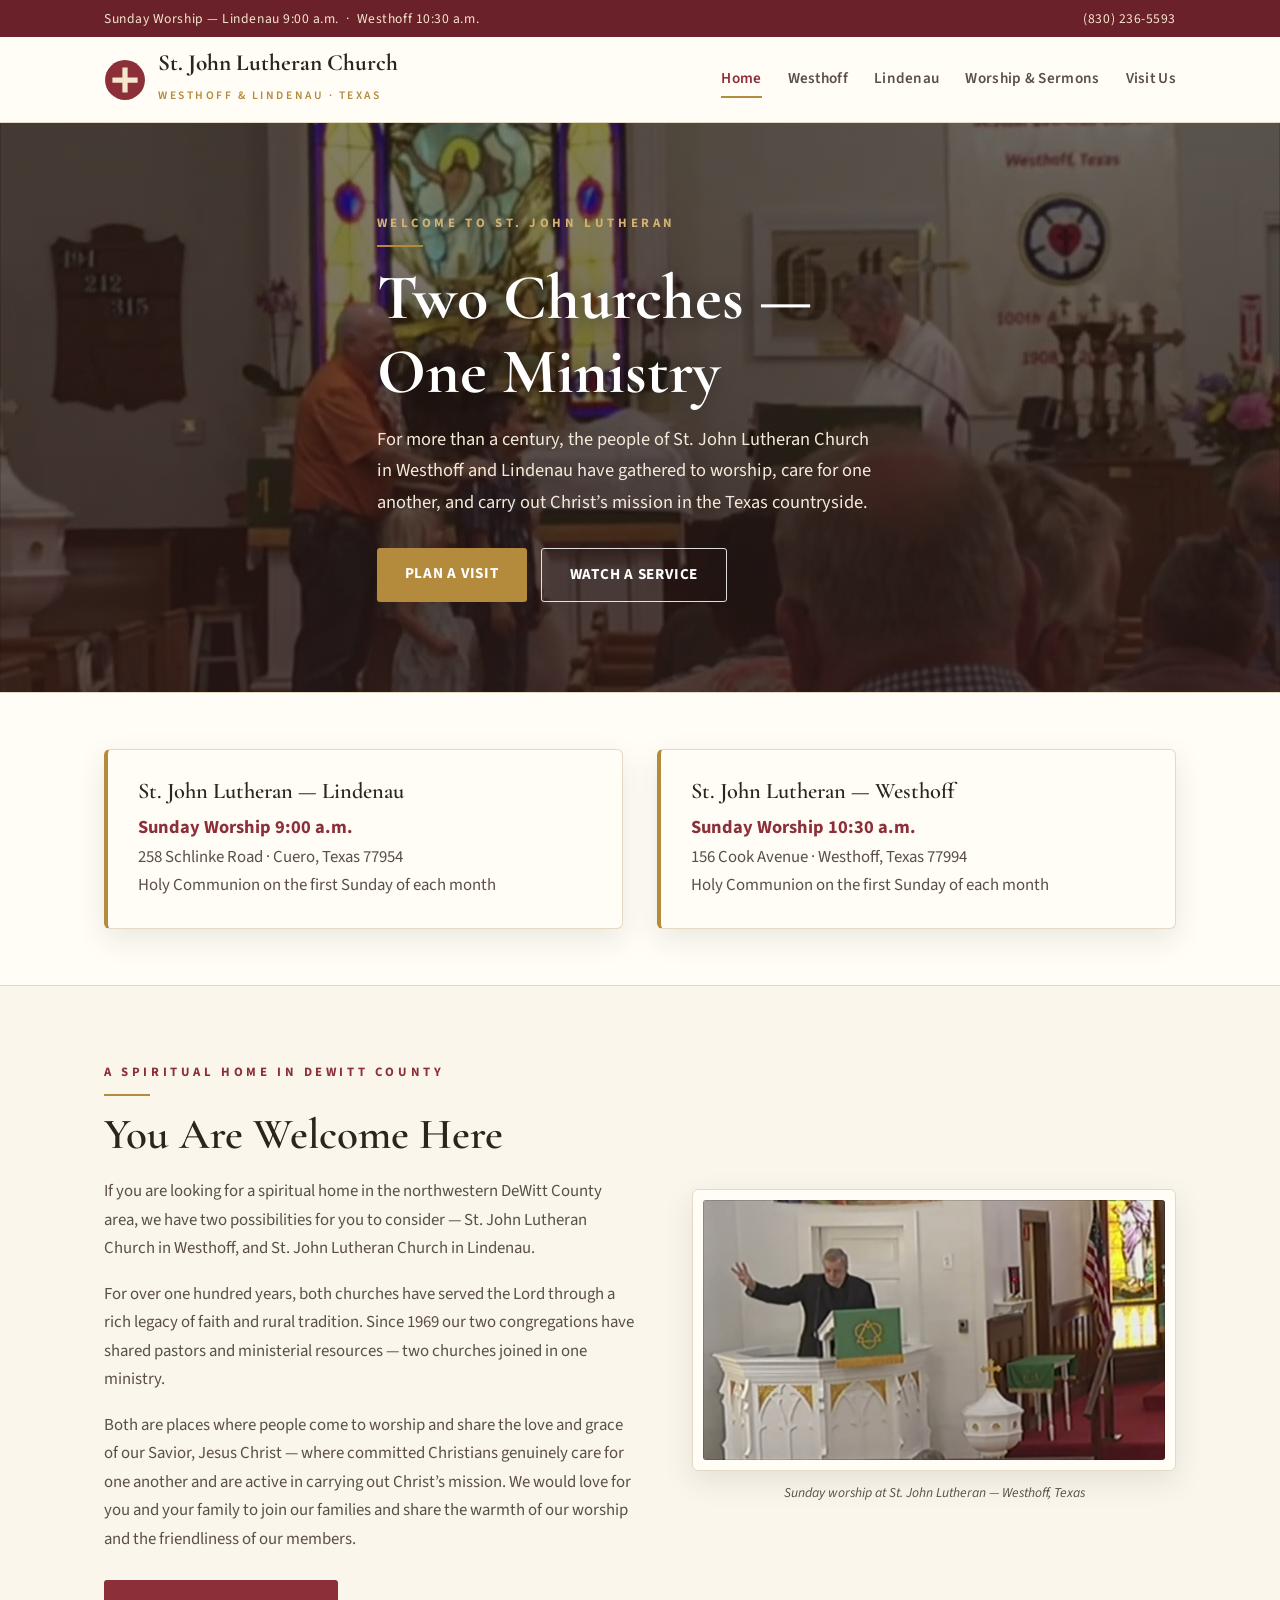
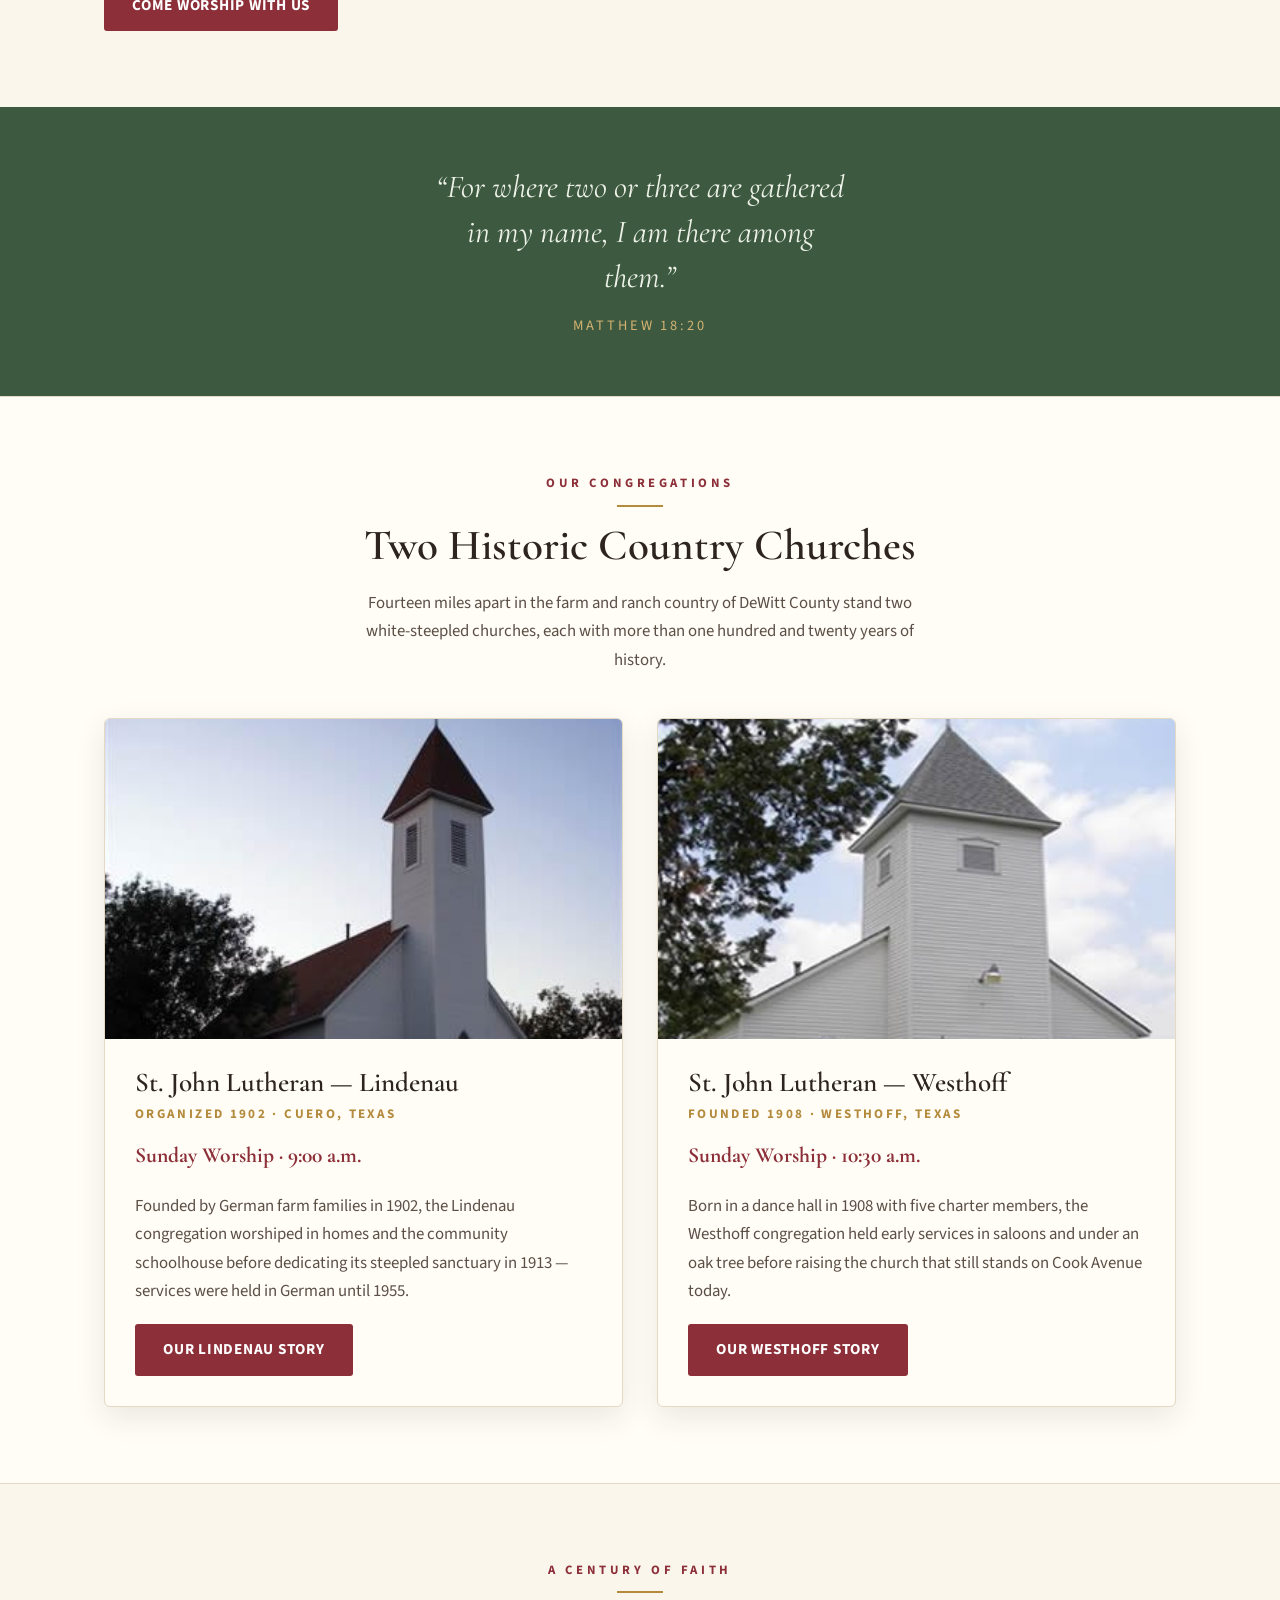
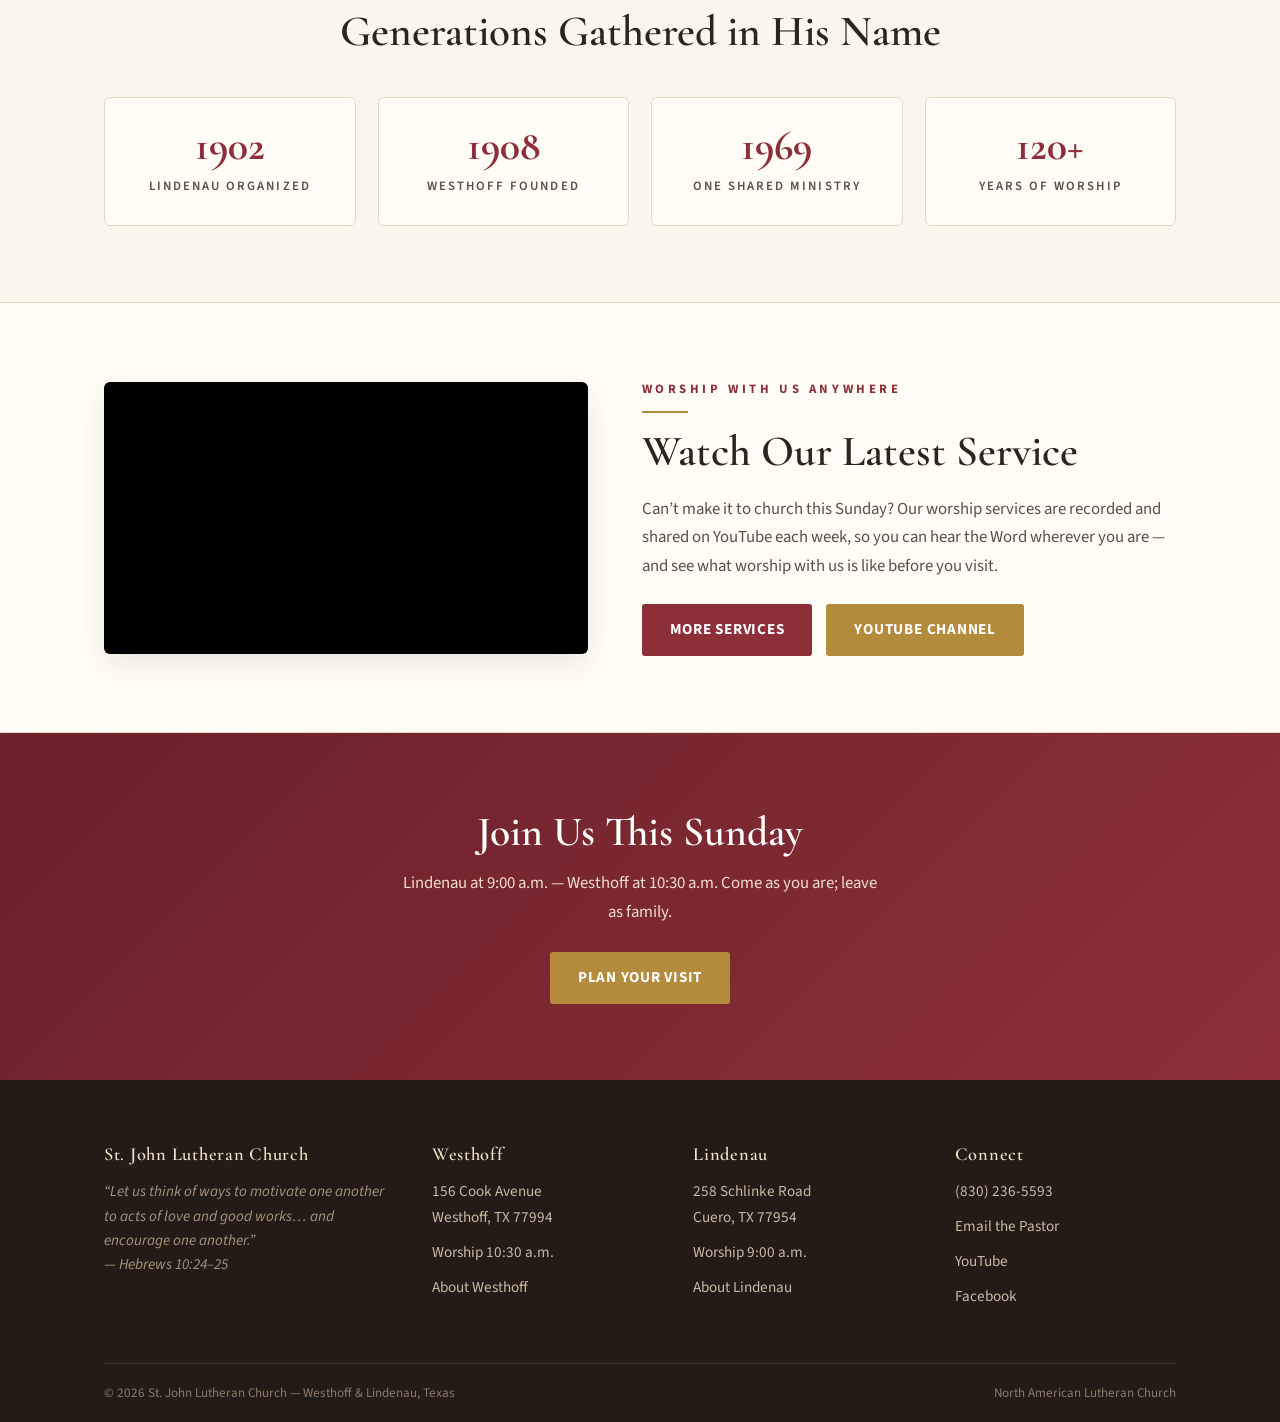
==== index.html @ 032e2acc "St. John Lutheran Church site — Westhoff & Lindenau, TX 5-page static site: home, Westhoff, Lindenau" ====
<!DOCTYPE html>
<html lang="en">
<head>
<meta charset="UTF-8">
<meta name="viewport" content="width=device-width, initial-scale=1.0">
<title>St. John Lutheran Church — Westhoff &amp; Lindenau, Texas</title>
<meta name="description" content="Two churches, one ministry. St. John Lutheran Church of Westhoff and Lindenau, Texas — serving northwestern DeWitt County with over a century of faith. Worship Sundays 9:00 a.m. at Lindenau and 10:30 a.m. at Westhoff.">
<meta property="og:title" content="St. John Lutheran Church — Westhoff &amp; Lindenau, Texas">
<meta property="og:description" content="Two churches, one ministry. Over a century of faith and rural tradition in DeWitt County, Texas.">
<meta property="og:image" content="images/altar-stained-glass.jpg">
<link rel="icon" href="data:image/svg+xml,%3Csvg xmlns='http://www.w3.org/2000/svg' viewBox='0 0 40 40'%3E%3Ccircle cx='20' cy='20' r='19' fill='%238c2f39'/%3E%3Cpath d='M17.5 8h5v9.5H32v5H22.5V32h-5V22.5H8v-5h9.5z' fill='%23f4e6cf'/%3E%3C/svg%3E">
<link rel="preconnect" href="https://fonts.googleapis.com">
<link rel="preconnect" href="https://fonts.gstatic.com" crossorigin>
<link href="https://fonts.googleapis.com/css2?family=Cormorant+Garamond:ital,wght@0,500;0,600;0,700;1,500&family=Source+Sans+3:ital,wght@0,400;0,600;0,700;1,400&display=swap" rel="stylesheet">
<link rel="stylesheet" href="styles.css">
</head>
<body>

<div class="topbar">
  <div class="container">
    <span class="times">Sunday Worship — Lindenau 9:00 a.m. &nbsp;·&nbsp; Westhoff 10:30 a.m.</span>
    <span><a href="tel:8302365593">(830) 236-5593</a></span>
  </div>
</div>

<header class="site">
  <div class="container">
    <a class="brand" href="index.html">
      <svg width="42" height="42" viewBox="0 0 40 40" aria-hidden="true"><circle cx="20" cy="20" r="19" fill="#8c2f39"/><path d="M17.5 8h5v9.5H32v5H22.5V32h-5V22.5H8v-5h9.5z" fill="#f4e6cf"/></svg>
      <span>
        <span class="name">St. John Lutheran Church</span><br>
        <span class="sub">Westhoff &amp; Lindenau · Texas</span>
      </span>
    </a>
    <button class="nav-toggle" aria-label="Menu" onclick="document.querySelector('nav.main').classList.toggle('open')">
      <span></span><span></span><span></span>
    </button>
    <nav class="main">
      <a href="index.html" class="active">Home</a>
      <a href="westhoff.html">Westhoff</a>
      <a href="lindenau.html">Lindenau</a>
      <a href="worship.html">Worship &amp; Sermons</a>
      <a href="contact.html">Visit Us</a>
    </nav>
  </div>
</header>

<div class="hero" style="background-image:url('images/altar-stained-glass.jpg')">
  <div class="container">
    <span class="kicker" style="color:#d3b271">Welcome to St. John Lutheran</span>
    <h1>Two Churches — One Ministry</h1>
    <p class="lead">For more than a century, the people of St. John Lutheran Church in Westhoff and Lindenau have gathered to worship, care for one another, and carry out Christ&rsquo;s mission in the Texas countryside.</p>
    <div class="actions">
      <a class="btn btn-gold" href="contact.html">Plan a Visit</a>
      <a class="btn btn-outline" href="worship.html">Watch a Service</a>
    </div>
  </div>
</div>

<section class="tight alt">
  <div class="container grid-2">
    <div class="info-card">
      <h3>St. John Lutheran — Lindenau</h3>
      <p><strong style="color:var(--red); font-size:1.15rem;">Sunday Worship 9:00 a.m.</strong><br>
      258 Schlinke Road · Cuero, Texas 77954<br>
      Holy Communion on the first Sunday of each month</p>
    </div>
    <div class="info-card">
      <h3>St. John Lutheran — Westhoff</h3>
      <p><strong style="color:var(--red); font-size:1.15rem;">Sunday Worship 10:30 a.m.</strong><br>
      156 Cook Avenue · Westhoff, Texas 77994<br>
      Holy Communion on the first Sunday of each month</p>
    </div>
  </div>
</section>

<section>
  <div class="container split">
    <div>
      <span class="kicker">A Spiritual Home in DeWitt County</span>
      <h2 class="title">You Are Welcome Here</h2>
      <div class="prose">
        <p>If you are looking for a spiritual home in the northwestern DeWitt County area, we have two possibilities for you to consider — St. John Lutheran Church in Westhoff, and St. John Lutheran Church in Lindenau.</p>
        <p>For over one hundred years, both churches have served the Lord through a rich legacy of faith and rural tradition. Since 1969 our two congregations have shared pastors and ministerial resources — two churches joined in one ministry.</p>
        <p>Both are places where people come to worship and share the love and grace of our Savior, Jesus Christ — where committed Christians genuinely care for one another and are active in carrying out Christ&rsquo;s mission. We would love for you and your family to join our families and share the warmth of our worship and the friendliness of our members.</p>
      </div>
      <div class="actions" style="margin-top:26px">
        <a class="btn btn-red" href="contact.html">Come Worship With Us</a>
      </div>
    </div>
    <div>
      <div class="frame">
        <img src="images/sanctuary-pulpit-green.jpg" alt="Pastor Jan Putnam preaching from the historic pulpit at St. John Lutheran Church" loading="lazy">
      </div>
      <p class="caption">Sunday worship at St. John Lutheran — Westhoff, Texas</p>
    </div>
  </div>
</section>

<div class="verse-band">
  <div class="container">
    <blockquote>&ldquo;For where two or three are gathered in my name, I am there among them.&rdquo;</blockquote>
    <cite>Matthew 18:20</cite>
  </div>
</div>

<section class="alt">
  <div class="container">
    <div class="center" style="margin-bottom:44px">
      <span class="kicker">Our Congregations</span>
      <h2 class="title">Two Historic Country Churches</h2>
      <p class="prose">Fourteen miles apart in the farm and ranch country of DeWitt County stand two white-steepled churches, each with more than one hundred and twenty years of history.</p>
    </div>
    <div class="grid-2">
      <div class="church-card">
        <div class="img-wrap"><img src="images/lindenau-church.jpg" alt="St. John Lutheran Church, Lindenau, Texas at sunset" loading="lazy"></div>
        <div class="body">
          <h3>St. John Lutheran — Lindenau</h3>
          <div class="where">Organized 1902 · Cuero, Texas</div>
          <div class="time">Sunday Worship · 9:00 a.m.</div>
          <p>Founded by German farm families in 1902, the Lindenau congregation worshiped in homes and the community schoolhouse before dedicating its steepled sanctuary in 1913 — services were held in German until 1955.</p>
          <a class="btn btn-red" href="lindenau.html">Our Lindenau Story</a>
        </div>
      </div>
      <div class="church-card">
        <div class="img-wrap"><img src="images/westhoff-church.jpg" alt="St. John Lutheran Church, Westhoff, Texas" loading="lazy"></div>
        <div class="body">
          <h3>St. John Lutheran — Westhoff</h3>
          <div class="where">Founded 1908 · Westhoff, Texas</div>
          <div class="time">Sunday Worship · 10:30 a.m.</div>
          <p>Born in a dance hall in 1908 with five charter members, the Westhoff congregation held early services in saloons and under an oak tree before raising the church that still stands on Cook Avenue today.</p>
          <a class="btn btn-red" href="westhoff.html">Our Westhoff Story</a>
        </div>
      </div>
    </div>
  </div>
</section>

<section>
  <div class="container">
    <div class="center" style="margin-bottom:40px">
      <span class="kicker">A Century of Faith</span>
      <h2 class="title">Generations Gathered in His Name</h2>
    </div>
    <div class="stats">
      <div class="stat"><div class="num">1902</div><div class="lbl">Lindenau Organized</div></div>
      <div class="stat"><div class="num">1908</div><div class="lbl">Westhoff Founded</div></div>
      <div class="stat"><div class="num">1969</div><div class="lbl">One Shared Ministry</div></div>
      <div class="stat"><div class="num">120+</div><div class="lbl">Years of Worship</div></div>
    </div>
  </div>
</section>

<section class="alt">
  <div class="container split rev">
    <div>
      <div class="video">
        <iframe src="https://www.youtube-nocookie.com/embed/Yas7yvi9U6o" title="Sixth Sunday after Pentecost — St. John Lutheran" loading="lazy" allowfullscreen></iframe>
      </div>
    </div>
    <div>
      <span class="kicker">Worship With Us Anywhere</span>
      <h2 class="title">Watch Our Latest Service</h2>
      <div class="prose">
        <p>Can&rsquo;t make it to church this Sunday? Our worship services are recorded and shared on YouTube each week, so you can hear the Word wherever you are — and see what worship with us is like before you visit.</p>
      </div>
      <div class="actions" style="margin-top:24px; display:flex; gap:14px; flex-wrap:wrap;">
        <a class="btn btn-red" href="worship.html">More Services</a>
        <a class="btn btn-gold" href="https://www.youtube.com/@stjohnlutheranwl4868" target="_blank" rel="noopener">YouTube Channel</a>
      </div>
    </div>
  </div>
</section>

<section class="cta-band">
  <div class="container">
    <h2>Join Us This Sunday</h2>
    <p>Lindenau at 9:00 a.m. — Westhoff at 10:30 a.m. Come as you are; leave as family.</p>
    <a class="btn btn-gold" href="contact.html">Plan Your Visit</a>
  </div>
</section>

<footer class="site">
  <div class="container">
    <div class="cols">
      <div>
        <h4>St. John Lutheran Church</h4>
        <p class="verse">&ldquo;Let us think of ways to motivate one another to acts of love and good works&hellip; and encourage one another.&rdquo;<br>— Hebrews 10:24–25</p>
      </div>
      <div>
        <h4>Westhoff</h4>
        <ul>
          <li>156 Cook Avenue<br>Westhoff, TX 77994</li>
          <li>Worship 10:30 a.m.</li>
          <li><a href="westhoff.html">About Westhoff</a></li>
        </ul>
      </div>
      <div>
        <h4>Lindenau</h4>
        <ul>
          <li>258 Schlinke Road<br>Cuero, TX 77954</li>
          <li>Worship 9:00 a.m.</li>
          <li><a href="lindenau.html">About Lindenau</a></li>
        </ul>
      </div>
      <div>
        <h4>Connect</h4>
        <ul>
          <li><a href="tel:8302365593">(830) 236-5593</a></li>
          <li><a href="mailto:jrptulsa@gmail.com">Email the Pastor</a></li>
          <li><a href="https://www.youtube.com/@stjohnlutheranwl4868" target="_blank" rel="noopener">YouTube</a></li>
          <li><a href="https://www.facebook.com/people/St-John-Lutheran-of-Westhoff/100069569332849/" target="_blank" rel="noopener">Facebook</a></li>
        </ul>
      </div>
    </div>
    <div class="foot-bottom">
      <span>&copy; 2026 St. John Lutheran Church — Westhoff &amp; Lindenau, Texas</span>
      <span>North American Lutheran Church</span>
    </div>
  </div>
</footer>

</body>
</html>
---- styles.css ----
/* St. John Lutheran Church — Westhoff & Lindenau, Texas */

:root {
  --ink: #2d241f;
  --ink-soft: #5b4f46;
  --cream: #faf6ec;
  --paper: #fffdf6;
  --parchment: #f3ecdb;
  --line: #e4d9c3;
  --red: #8c2f39;
  --red-deep: #6b2129;
  --gold: #b48a3c;
  --gold-soft: #d3b271;
  --green: #3d5a41;
  --shadow: 0 10px 30px rgba(45, 36, 31, 0.10);
}

* { margin: 0; padding: 0; box-sizing: border-box; }

html { scroll-behavior: smooth; }

body {
  font-family: "Source Sans 3", "Segoe UI", sans-serif;
  font-size: 1.05rem;
  line-height: 1.7;
  color: var(--ink);
  background: var(--cream);
}

img { max-width: 100%; display: block; }

h1, h2, h3, h4 { font-family: "Cormorant Garamond", Georgia, serif; font-weight: 600; line-height: 1.15; }

a { color: var(--red); }

.container { max-width: 1120px; margin: 0 auto; padding: 0 24px; }

/* ---------- Top bar ---------- */
.topbar {
  background: var(--red-deep);
  color: #f4e6cf;
  font-size: 0.85rem;
  letter-spacing: 0.04em;
}
.topbar .container {
  display: flex; justify-content: space-between; align-items: center;
  padding-top: 7px; padding-bottom: 7px; gap: 16px;
}
.topbar a { color: #f4e6cf; text-decoration: none; }
.topbar a:hover { color: #fff; }
.topbar .times { white-space: nowrap; overflow: hidden; text-overflow: ellipsis; }

/* ---------- Header / nav ---------- */
header.site {
  background: var(--paper);
  border-bottom: 1px solid var(--line);
  position: sticky; top: 0; z-index: 50;
}
header.site .container {
  display: flex; align-items: center; justify-content: space-between;
  padding-top: 14px; padding-bottom: 14px;
}
.brand { display: flex; align-items: center; gap: 12px; text-decoration: none; color: var(--ink); }
.brand svg { flex: 0 0 auto; }
.brand .name {
  font-family: "Cormorant Garamond", Georgia, serif;
  font-size: 1.45rem; font-weight: 700; line-height: 1.05;
}
.brand .sub {
  font-size: 0.72rem; letter-spacing: 0.22em; text-transform: uppercase;
  color: var(--gold); font-weight: 600;
}
nav.main { display: flex; align-items: center; gap: 26px; }
nav.main a {
  text-decoration: none; color: var(--ink-soft); font-weight: 600;
  font-size: 0.95rem; letter-spacing: 0.02em;
  padding: 4px 0; border-bottom: 2px solid transparent;
}
nav.main a:hover { color: var(--red); }
nav.main a.active { color: var(--red); border-bottom-color: var(--gold); }
.nav-toggle { display: none; background: none; border: none; cursor: pointer; padding: 6px; }
.nav-toggle span { display: block; width: 24px; height: 2px; background: var(--ink); margin: 5px 0; transition: 0.2s; }

/* ---------- Hero ---------- */
.hero {
  position: relative; color: #fff;
  min-height: 520px;
  display: flex; align-items: center;
  background-size: cover; background-position: center;
}
.hero::before {
  content: ""; position: absolute; inset: 0;
  background: linear-gradient(180deg, rgba(30,20,16,0.55) 0%, rgba(43,26,22,0.72) 100%);
}
.hero .container { position: relative; padding-top: 90px; padding-bottom: 90px; }
.hero .kicker { color: var(--gold-soft); }
.hero h1 {
  font-size: clamp(2.4rem, 5.5vw, 4rem);
  font-weight: 700; margin: 10px 0 16px; max-width: 17ch;
  text-shadow: 0 2px 18px rgba(0,0,0,0.4);
}
.hero p.lead { max-width: 56ch; font-size: 1.15rem; color: #f3ead9; }
.hero .actions { margin-top: 30px; display: flex; gap: 14px; flex-wrap: wrap; }

.hero.small { min-height: 320px; }
.hero.small .container { padding-top: 60px; padding-bottom: 60px; }

/* ---------- Buttons ---------- */
.btn {
  display: inline-block; text-decoration: none; font-weight: 700;
  padding: 13px 28px; border-radius: 3px; font-size: 0.95rem;
  letter-spacing: 0.05em; text-transform: uppercase;
  transition: background 0.2s, color 0.2s;
}
.btn-gold { background: var(--gold); color: #fff; }
.btn-gold:hover { background: #9d7630; }
.btn-outline { border: 1.5px solid rgba(255,255,255,0.85); color: #fff; }
.btn-outline:hover { background: rgba(255,255,255,0.14); }
.btn-red { background: var(--red); color: #fff; }
.btn-red:hover { background: var(--red-deep); }

/* ---------- Section scaffolding ---------- */
section { padding: 76px 0; }
section.tight { padding: 56px 0; }
.kicker {
  display: block; font-size: 0.8rem; font-weight: 700;
  letter-spacing: 0.28em; text-transform: uppercase; color: var(--red);
}
.kicker::after {
  content: ""; display: block; width: 46px; height: 2px;
  background: var(--gold); margin-top: 10px; margin-bottom: 14px;
}
.center .kicker::after { margin-left: auto; margin-right: auto; }
.center { text-align: center; }
.center .kicker { margin-left: auto; margin-right: auto; }
h2.title { font-size: clamp(1.9rem, 3.6vw, 2.7rem); margin-bottom: 18px; }
.prose p + p { margin-top: 1em; }
.prose { color: var(--ink-soft); max-width: 70ch; }
.center .prose { margin-left: auto; margin-right: auto; }

.alt { background: var(--paper); border-top: 1px solid var(--line); border-bottom: 1px solid var(--line); }
.parch { background: var(--parchment); }

/* ---------- Verse band ---------- */
.verse-band { background: var(--green); color: #eef2e8; text-align: center; padding: 58px 0; }
.verse-band blockquote {
  font-family: "Cormorant Garamond", Georgia, serif;
  font-size: clamp(1.4rem, 3vw, 2rem); font-style: italic; max-width: 30ch;
  margin: 0 auto; line-height: 1.4;
}
.verse-band cite { display: block; margin-top: 14px; font-style: normal; font-size: 0.9rem; letter-spacing: 0.2em; text-transform: uppercase; color: var(--gold-soft); }

/* ---------- Cards / grids ---------- */
.grid-2 { display: grid; grid-template-columns: 1fr 1fr; gap: 34px; }
.grid-3 { display: grid; grid-template-columns: repeat(3, 1fr); gap: 26px; }

.church-card {
  background: var(--paper); border: 1px solid var(--line); border-radius: 6px;
  overflow: hidden; box-shadow: var(--shadow);
  display: flex; flex-direction: column;
}
.church-card .img-wrap { height: 320px; overflow: hidden; background: var(--parchment); }
.church-card img { width: 100%; height: 100%; object-fit: cover; object-position: center 20%; transition: transform 0.4s; }
.church-card:hover img { transform: scale(1.04); }
.church-card .body { padding: 28px 30px 30px; flex: 1; display: flex; flex-direction: column; }
.church-card h3 { font-size: 1.7rem; margin-bottom: 4px; }
.church-card .where { color: var(--gold); font-weight: 700; font-size: 0.82rem; letter-spacing: 0.18em; text-transform: uppercase; margin-bottom: 12px; }
.church-card p { color: var(--ink-soft); margin-bottom: 18px; }
.church-card .time {
  font-family: "Cormorant Garamond", Georgia, serif; font-size: 1.35rem; font-weight: 700;
  color: var(--red); margin-bottom: 18px;
}
.church-card .btn { margin-top: auto; align-self: flex-start; }

/* schedule tables */
.sched { width: 100%; border-collapse: collapse; }
.sched td { padding: 12px 6px; border-bottom: 1px solid var(--line); color: var(--ink-soft); }
.sched td:first-child { font-weight: 700; color: var(--ink); width: 55%; }
.sched tr:last-child td { border-bottom: none; }

/* stat tiles */
.stats { display: grid; grid-template-columns: repeat(4, 1fr); gap: 22px; text-align: center; }
.stat { background: var(--paper); border: 1px solid var(--line); border-radius: 6px; padding: 28px 14px; }
.stat .num { font-family: "Cormorant Garamond", Georgia, serif; font-size: 2.6rem; font-weight: 700; color: var(--red); line-height: 1; }
.stat .lbl { margin-top: 8px; font-size: 0.8rem; letter-spacing: 0.16em; text-transform: uppercase; color: var(--ink-soft); font-weight: 600; }

/* ---------- Timeline ---------- */
.timeline { position: relative; margin-top: 26px; }
.timeline::before { content: ""; position: absolute; left: 7px; top: 4px; bottom: 4px; width: 2px; background: var(--gold-soft); }
.tl-item { position: relative; padding: 0 0 30px 40px; }
.tl-item:last-child { padding-bottom: 0; }
.tl-item::before {
  content: ""; position: absolute; left: 0; top: 7px; width: 12px; height: 12px;
  border-radius: 50%; background: var(--red); border: 2px solid var(--paper); box-shadow: 0 0 0 2px var(--gold-soft);
}
.tl-item .year { font-family: "Cormorant Garamond", Georgia, serif; font-size: 1.35rem; font-weight: 700; color: var(--red); }
.tl-item p { color: var(--ink-soft); }

/* ---------- Split layouts ---------- */
.split { display: grid; grid-template-columns: 1.05fr 0.95fr; gap: 54px; align-items: center; }
.split.rev { grid-template-columns: 0.95fr 1.05fr; }
.split .photo { border-radius: 6px; overflow: hidden; box-shadow: var(--shadow); }
.split .photo img { width: 100%; height: 100%; object-fit: cover; }
.frame { border: 1px solid var(--line); background: var(--paper); padding: 10px; border-radius: 6px; box-shadow: var(--shadow); }
.frame img { border-radius: 3px; }
.caption { font-size: 0.85rem; color: var(--ink-soft); text-align: center; margin-top: 10px; font-style: italic; }

/* ---------- Video embeds ---------- */
.video { position: relative; padding-top: 56.25%; border-radius: 6px; overflow: hidden; box-shadow: var(--shadow); background: #000; }
.video iframe { position: absolute; inset: 0; width: 100%; height: 100%; border: 0; }
.video-meta { margin-top: 12px; }
.video-meta h3 { font-size: 1.25rem; }
.video-meta span { font-size: 0.85rem; color: var(--ink-soft); letter-spacing: 0.06em; text-transform: uppercase; }

/* ---------- Gallery ---------- */
.gallery { display: grid; grid-template-columns: repeat(3, 1fr); gap: 18px; }
.gallery figure { border-radius: 6px; overflow: hidden; box-shadow: var(--shadow); margin: 0; position: relative; }
.gallery img { width: 100%; height: 240px; object-fit: cover; transition: transform 0.4s; }
.gallery figure:hover img { transform: scale(1.05); }

/* ---------- Info / contact ---------- */
.info-card {
  background: var(--paper); border: 1px solid var(--line); border-left: 4px solid var(--gold);
  border-radius: 6px; padding: 28px 30px; box-shadow: var(--shadow);
}
.info-card h3 { font-size: 1.4rem; margin-bottom: 8px; }
.info-card p { color: var(--ink-soft); }
.info-card a { font-weight: 600; }

.map-embed { border: 1px solid var(--line); border-radius: 6px; overflow: hidden; box-shadow: var(--shadow); }
.map-embed iframe { display: block; width: 100%; height: 300px; border: 0; }

/* form */
form.contact { display: grid; gap: 16px; }
form.contact .row { display: grid; grid-template-columns: 1fr 1fr; gap: 16px; }
form.contact input, form.contact textarea, form.contact select {
  width: 100%; padding: 13px 15px; border: 1px solid var(--line); border-radius: 4px;
  background: #fff; font: inherit; color: var(--ink);
}
form.contact input:focus, form.contact textarea:focus, form.contact select:focus {
  outline: 2px solid var(--gold-soft); border-color: var(--gold);
}
.form-note { font-size: 0.85rem; color: var(--ink-soft); font-style: italic; }
.form-thanks { display: none; background: #eef3e9; border: 1px solid var(--green); color: var(--green); padding: 18px 20px; border-radius: 6px; font-weight: 600; }

/* ---------- CTA band ---------- */
.cta-band { background: linear-gradient(135deg, var(--red-deep), var(--red)); color: #fff; text-align: center; }
.cta-band h2 { font-size: clamp(1.8rem, 3.4vw, 2.6rem); margin-bottom: 12px; }
.cta-band p { color: #f0dfc9; max-width: 60ch; margin: 0 auto 26px; }

/* ---------- Footer ---------- */
footer.site { background: #241a16; color: #cbb9a4; padding: 64px 0 0; font-size: 0.95rem; }
footer.site .cols { display: grid; grid-template-columns: 1.3fr 1fr 1fr 1fr; gap: 40px; padding-bottom: 44px; }
footer.site h4 { color: #f0e2c8; font-size: 1.15rem; margin-bottom: 14px; letter-spacing: 0.04em; }
footer.site a { color: #cbb9a4; text-decoration: none; }
footer.site a:hover { color: #fff; }
footer.site ul { list-style: none; }
footer.site li { margin-bottom: 9px; }
footer.site .verse { font-style: italic; line-height: 1.6; color: #a8937c; }
.foot-bottom { border-top: 1px solid rgba(255,255,255,0.12); padding: 18px 0; font-size: 0.82rem; color: #8d7a66; display: flex; justify-content: space-between; gap: 12px; flex-wrap: wrap; }

/* ---------- Responsive ---------- */
@media (max-width: 920px) {
  .grid-2, .split, .split.rev { grid-template-columns: 1fr; }
  .split { gap: 30px; }
  .stats { grid-template-columns: repeat(2, 1fr); }
  .gallery, .grid-3 { grid-template-columns: 1fr 1fr; }
  footer.site .cols { grid-template-columns: 1fr 1fr; }
}
@media (max-width: 720px) {
  .nav-toggle { display: block; }
  nav.main {
    display: none; position: absolute; top: 100%; left: 0; right: 0;
    background: var(--paper); flex-direction: column; gap: 0;
    border-bottom: 1px solid var(--line); box-shadow: var(--shadow);
  }
  nav.main.open { display: flex; }
  nav.main a { padding: 15px 24px; width: 100%; border-bottom: 1px solid var(--line); }
  .topbar .times { display: none; }
  .gallery, .grid-3 { grid-template-columns: 1fr; }
  form.contact .row { grid-template-columns: 1fr; }
  footer.site .cols { grid-template-columns: 1fr; }
  .hero { min-height: 440px; }
}
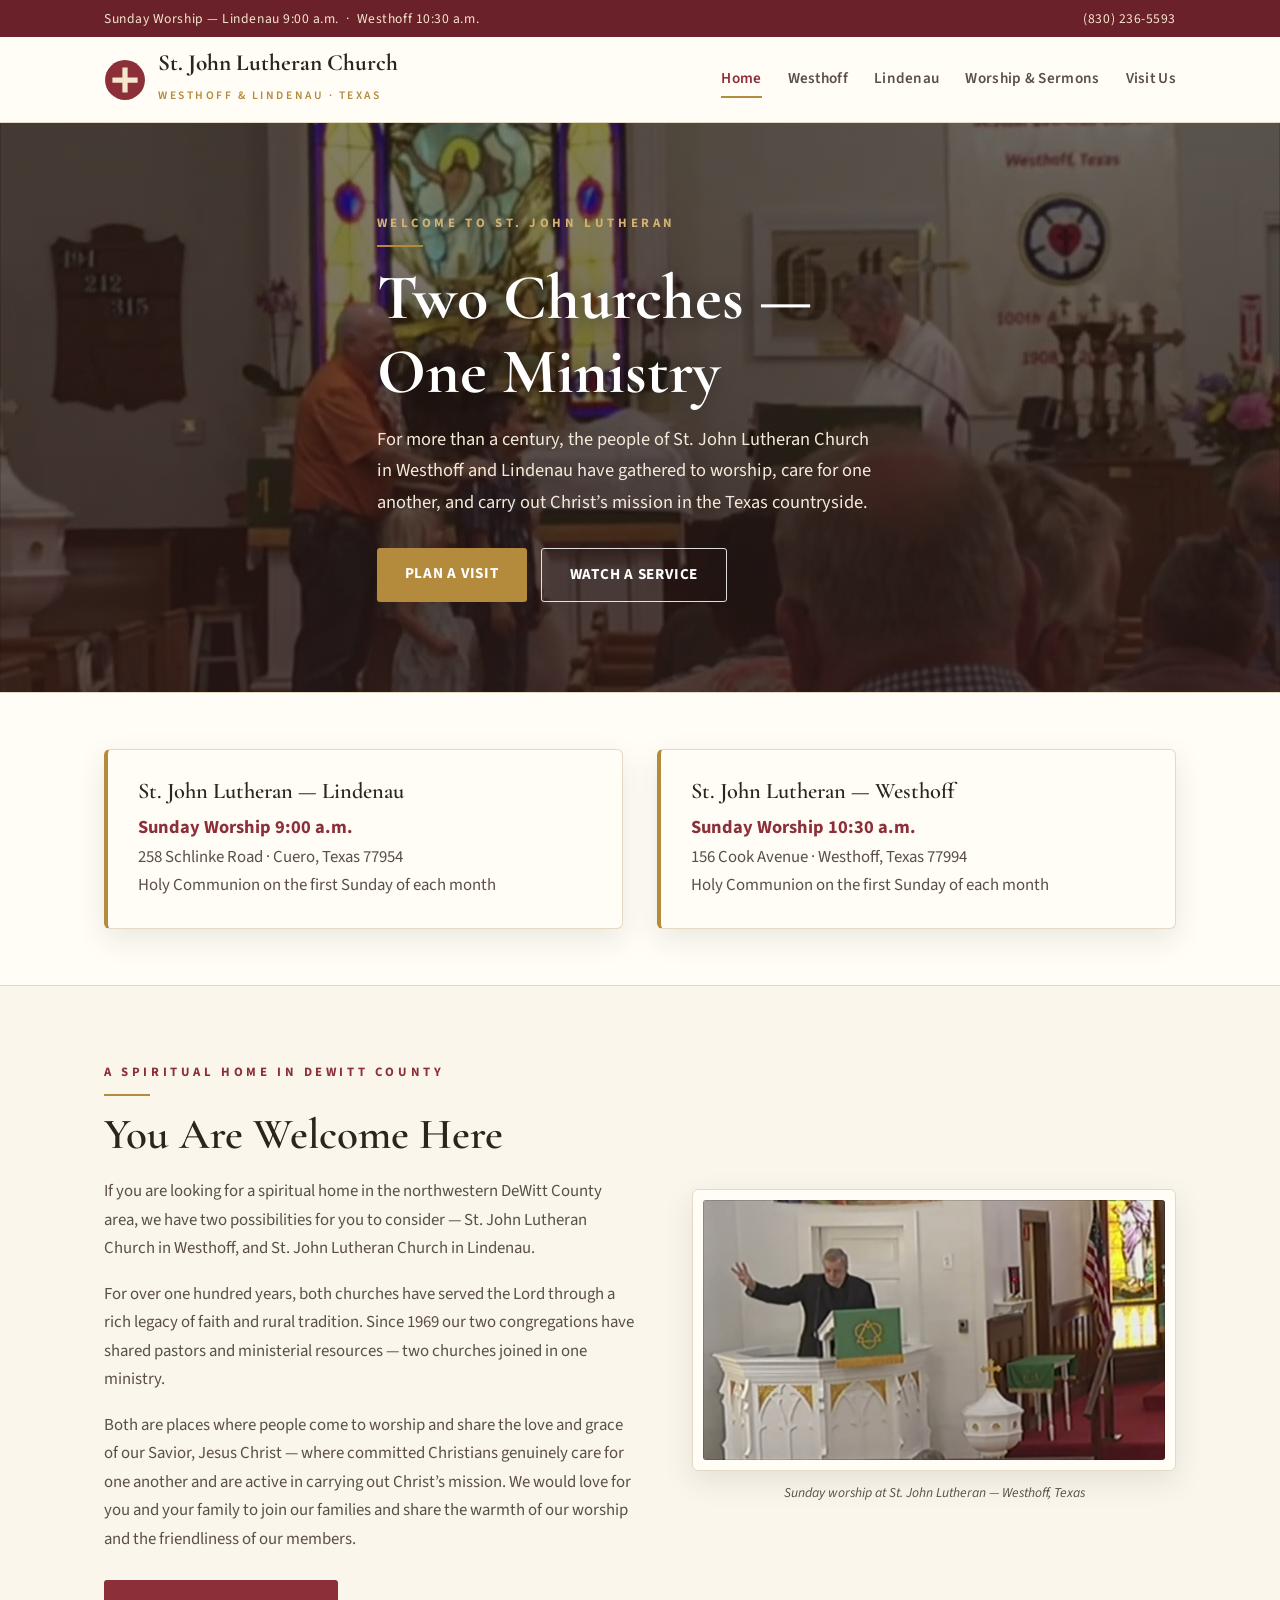
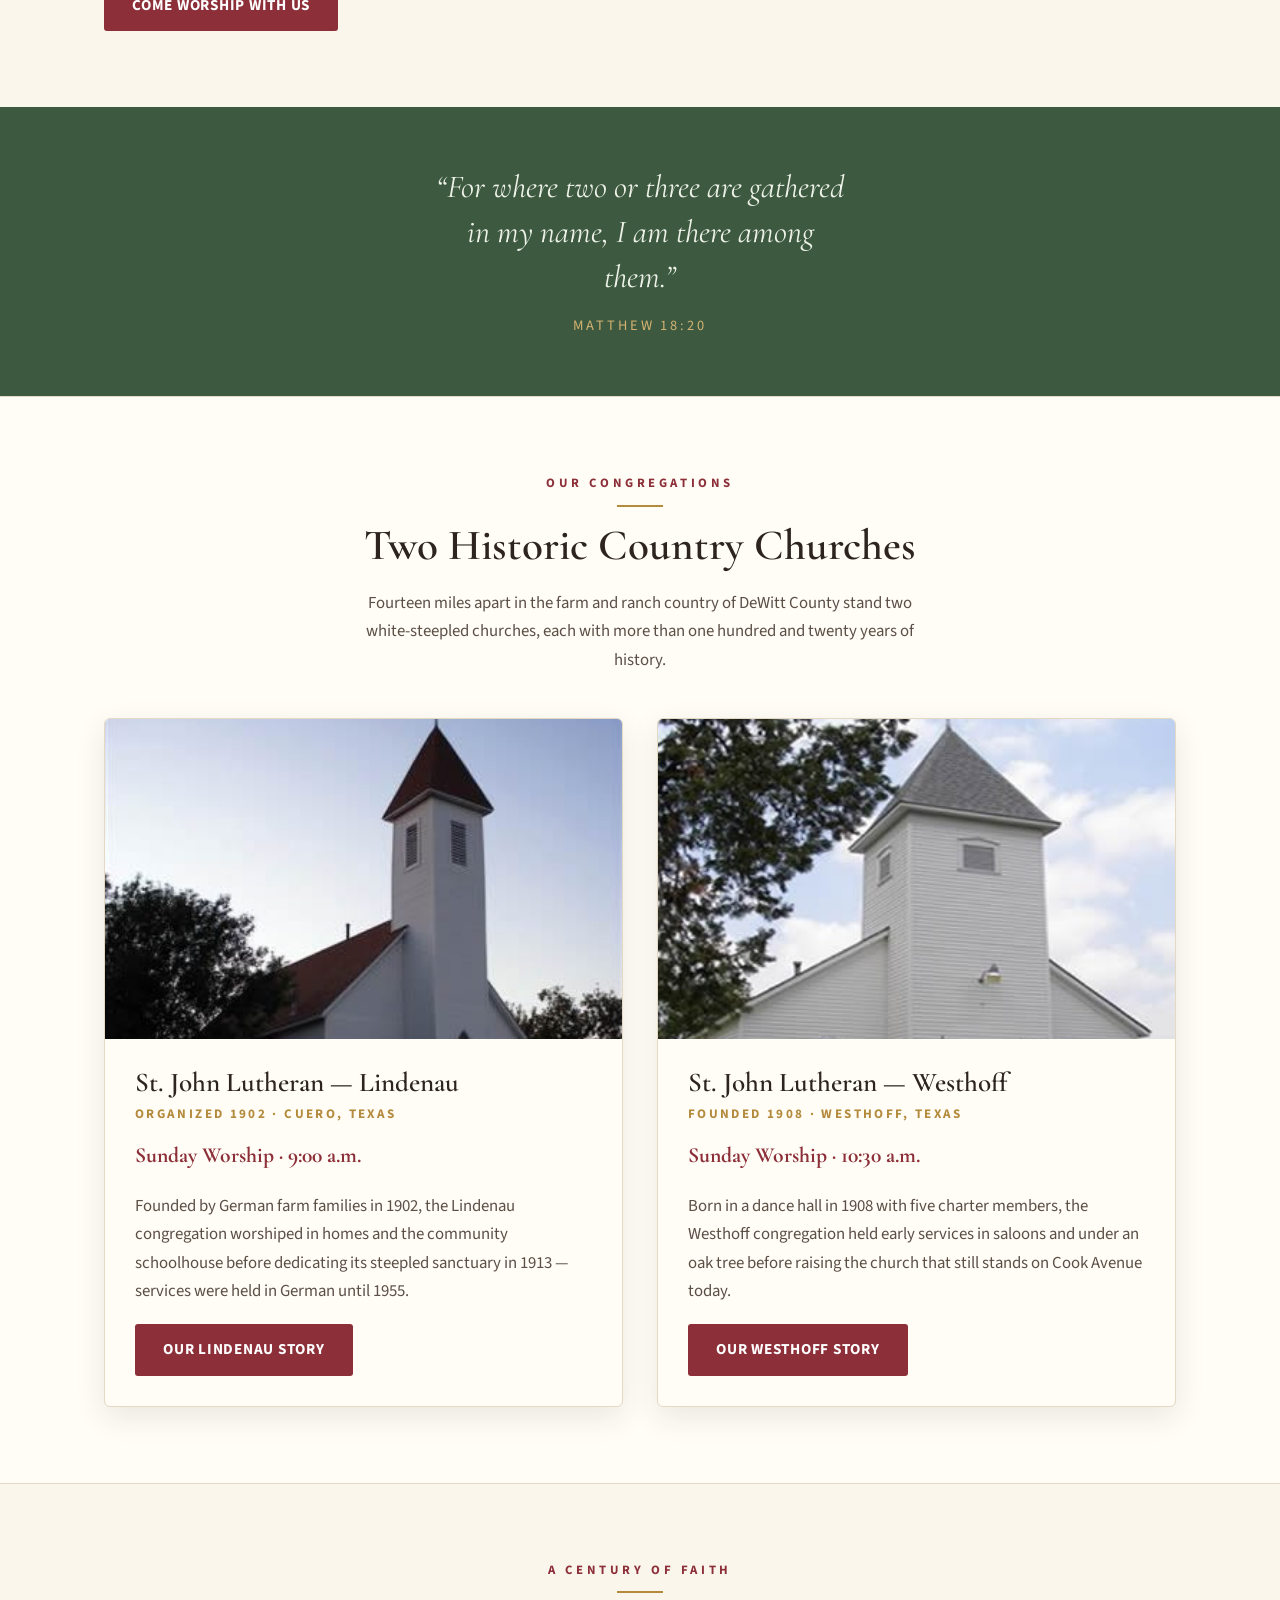
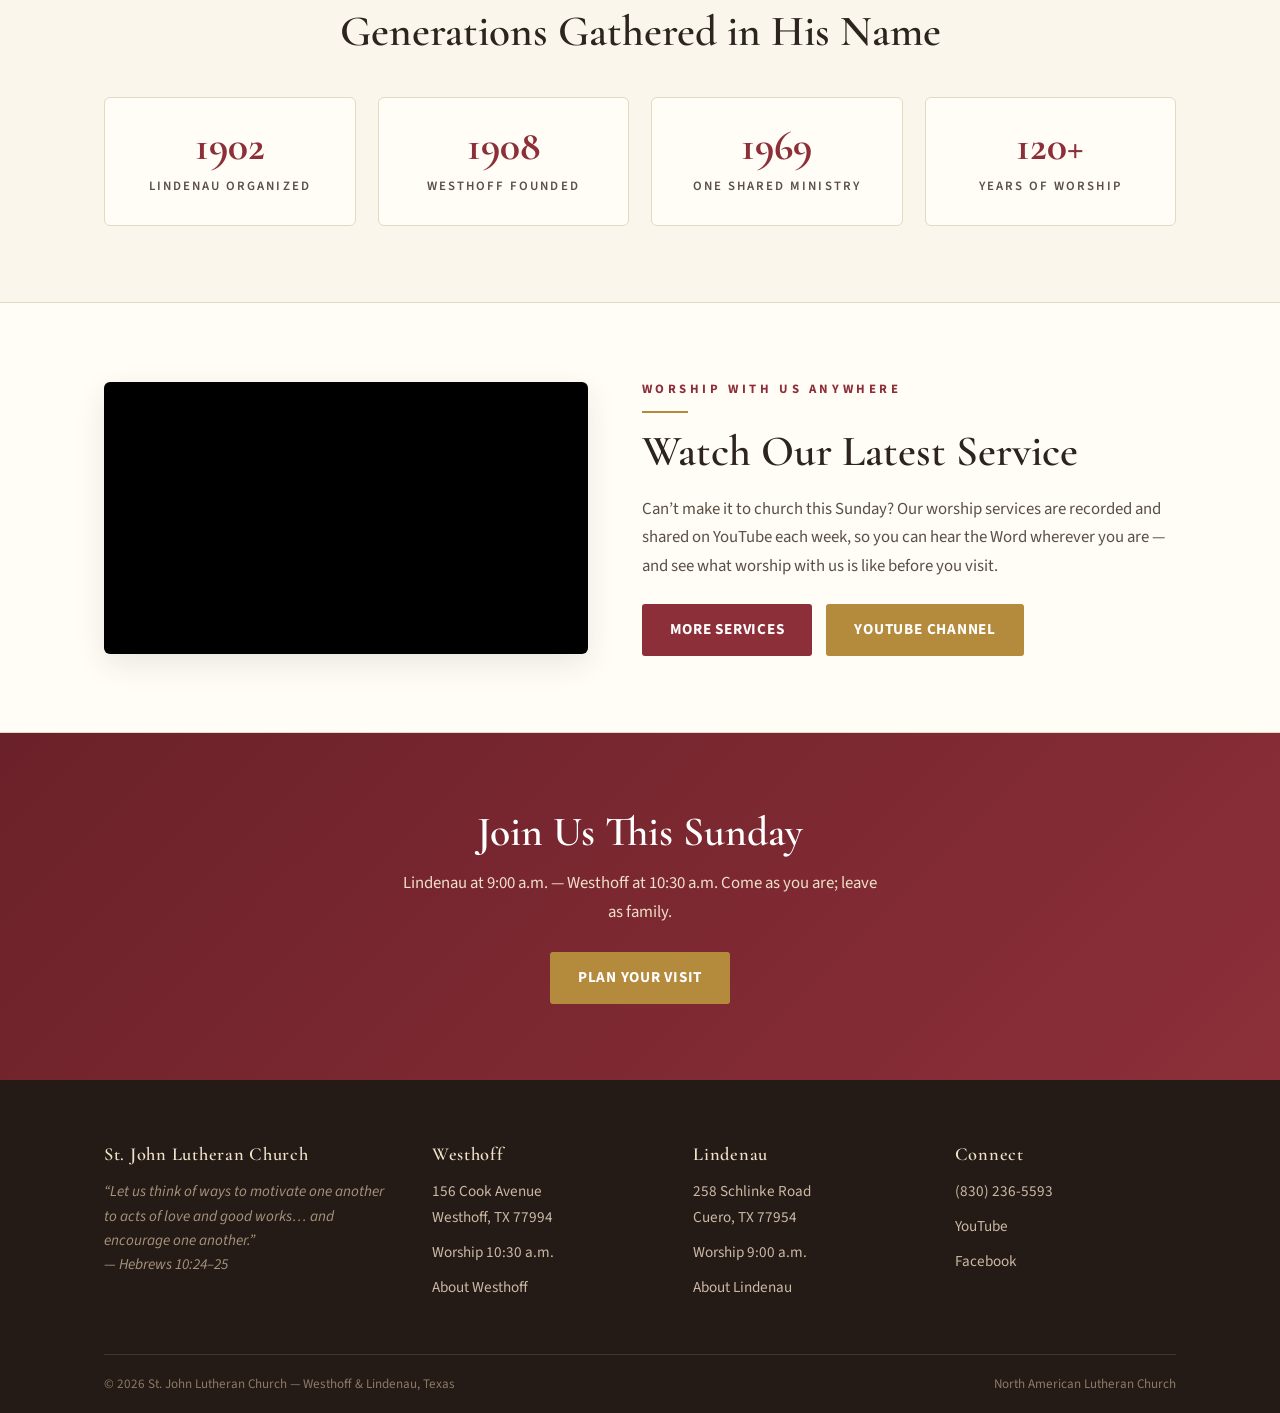
==== commit 2d7c583a: "Removed Email the Pastor link from footer" ====
--- a/index.html
+++ b/index.html
@@ -207,7 +207,6 @@
         <h4>Connect</h4>
         <ul>
           <li><a href="tel:8302365593">(830) 236-5593</a></li>
-          <li><a href="mailto:jrptulsa@gmail.com">Email the Pastor</a></li>
           <li><a href="https://www.youtube.com/@stjohnlutheranwl4868" target="_blank" rel="noopener">YouTube</a></li>
           <li><a href="https://www.facebook.com/people/St-John-Lutheran-of-Westhoff/100069569332849/" target="_blank" rel="noopener">Facebook</a></li>
         </ul>
